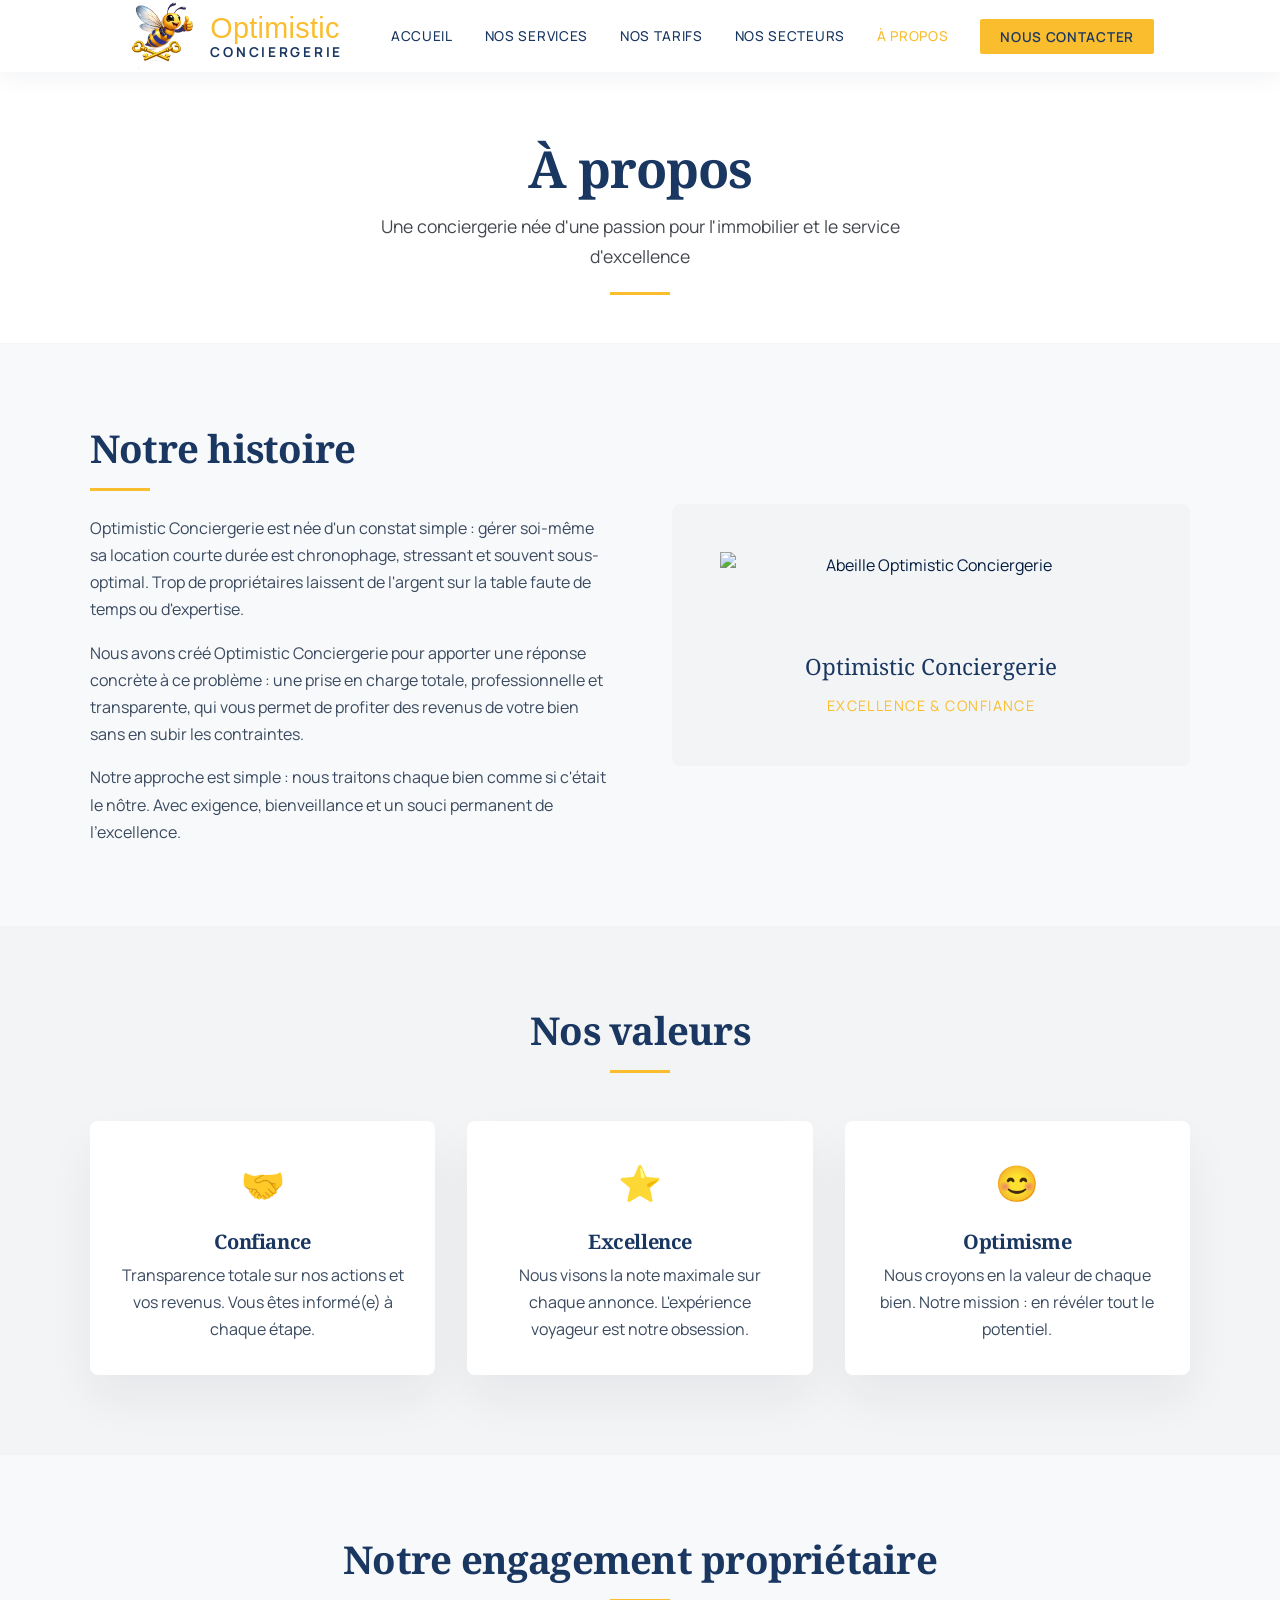
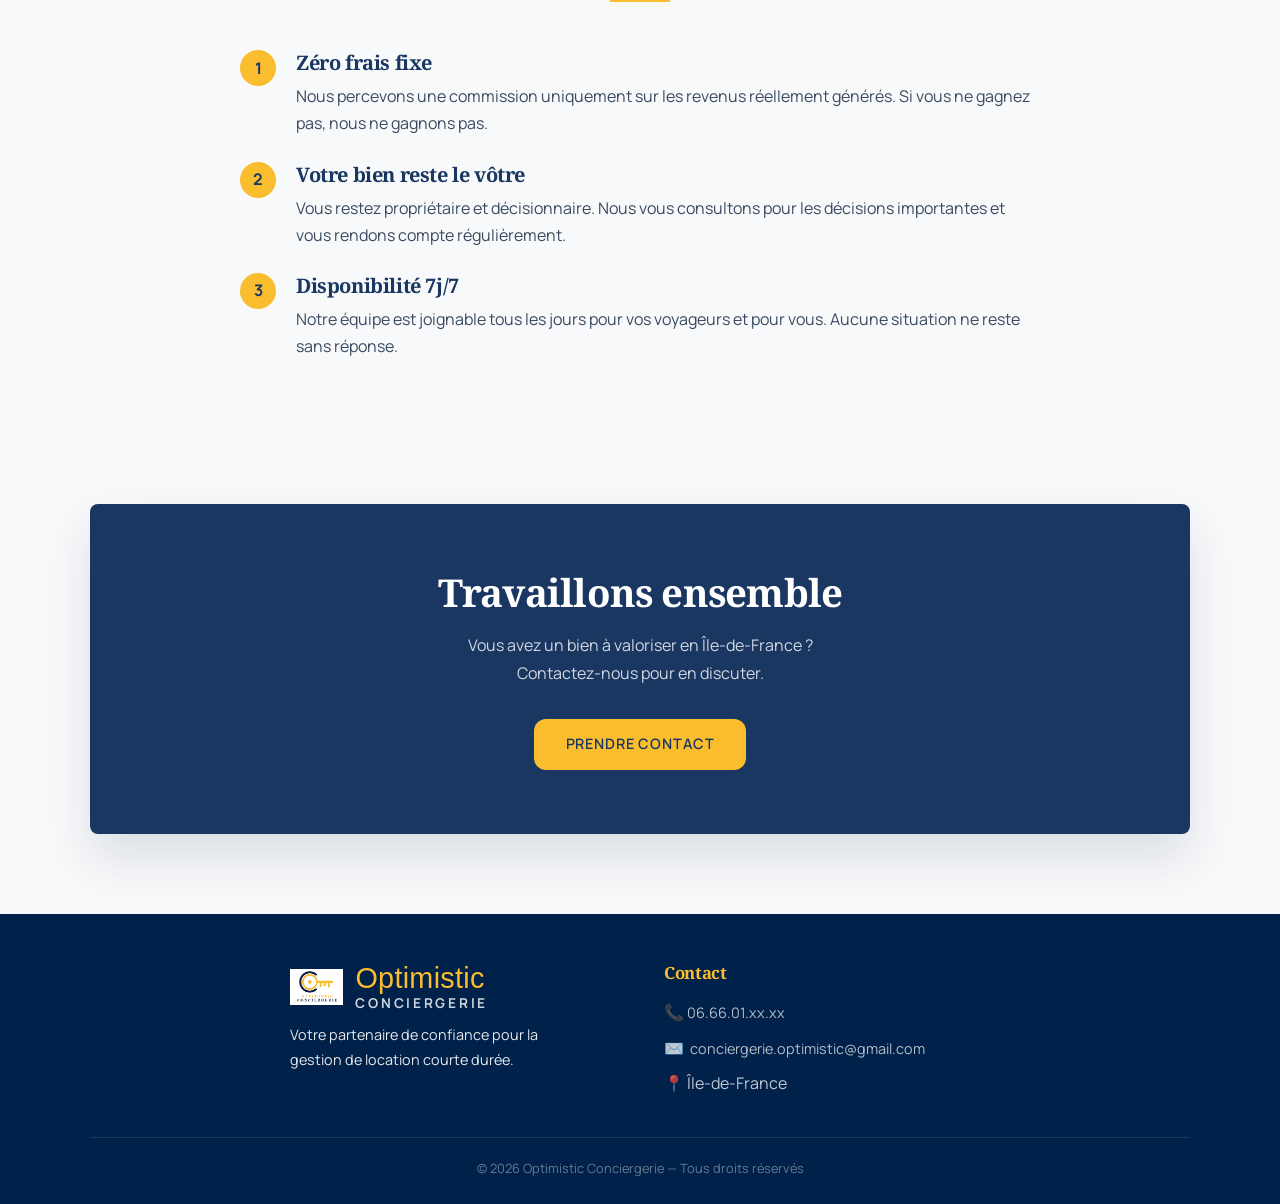
==== a-propos.html @ ef0d5cb9 "Ajout images, police Brusher logo, suppression fichiers orphelins - Ajout de toutes les images (logo" ====
<!DOCTYPE html>
<html lang="fr">
<head>
  <meta charset="UTF-8" />
  <meta name="viewport" content="width=device-width, initial-scale=1.0" />
  <title>À propos — L'équipe Optimistic Conciergerie</title>
  <meta name="description" content="Découvrez l'histoire et les valeurs d'Optimistic Conciergerie, votre partenaire de confiance pour la gestion de location courte durée en Île-de-France." />
  <meta name="robots" content="index, follow" />
  <link rel="canonical" href="https://tginguene.github.io/conciergerie/a-propos.html" />

  <!-- Open Graph -->
  <meta property="og:type" content="website" />
  <meta property="og:title" content="À propos — Optimistic Conciergerie" />
  <meta property="og:description" content="Une équipe passionnée au service de votre location courte durée en Île-de-France." />
  <meta property="og:url" content="https://tginguene.github.io/conciergerie/a-propos.html" />
  <meta property="og:locale" content="fr_FR" />

  <link rel="stylesheet" href="css/style.css" />
  <script src="js/layout.js" defer></script>
</head>
<body>

  <div id="site-header"></div>

  <!-- ══ PAGE HERO ══ -->
  <section class="page-hero">
    <div class="container">
      <h1>À propos</h1>
      <p>Une conciergerie née d'une passion pour l'immobilier et le service d'excellence</p>
      <div class="gold-line"></div>
    </div>
  </section>

  <!-- ══ NOTRE HISTOIRE ══ -->
  <section class="section">
    <div class="container">
      <div class="grid-about">
        <div>
          <h2>Notre histoire</h2>
          <div class="gold-line gold-line-left"></div>
          <p style="margin-bottom:1rem;">Optimistic Conciergerie est née d'un constat simple : gérer soi-même sa location courte durée est chronophage, stressant et souvent sous-optimal. Trop de propriétaires laissent de l'argent sur la table faute de temps ou d'expertise.</p>
          <p style="margin-bottom:1rem;">Nous avons créé Optimistic Conciergerie pour apporter une réponse concrète à ce problème : une prise en charge totale, professionnelle et transparente, qui vous permet de profiter des revenus de votre bien sans en subir les contraintes.</p>
          <p>Notre approche est simple : nous traitons chaque bien comme si c'était le nôtre. Avec exigence, bienveillance et un souci permanent de l'excellence.</p>
        </div>
        <div class="brand-card">
          <div style="margin-bottom:1rem;"><img src="" alt="Abeille Optimistic Conciergerie" style="height:5rem; width:auto; margin:0 auto;"></div>
          <div class="brand-name">Optimistic Conciergerie</div>
          <div class="brand-tagline">Excellence & Confiance</div>
        </div>
      </div>
    </div>
  </section>

  <!-- ══ NOS VALEURS ══ -->
  <section class="section section-alt">
    <div class="container">
      <div class="section-title">
        <h2>Nos valeurs</h2>
        <div class="gold-line"></div>
      </div>
      <div class="grid-3">
        <div class="card card-center">
          <div class="card-icon">🤝</div>
          <h3>Confiance</h3>
          <p>Transparence totale sur nos actions et vos revenus. Vous êtes informé(e) à chaque étape.</p>
        </div>
        <div class="card card-center">
          <div class="card-icon">⭐</div>
          <h3>Excellence</h3>
          <p>Nous visons la note maximale sur chaque annonce. L'expérience voyageur est notre obsession.</p>
        </div>
        <div class="card card-center">
          <div class="card-icon">😊</div>
          <h3>Optimisme</h3>
          <p>Nous croyons en la valeur de chaque bien. Notre mission : en révéler tout le potentiel.</p>
        </div>
      </div>
    </div>
  </section>

  <!-- ══ NOTRE ENGAGEMENT ══ -->
  <section class="section">
    <div class="container" style="max-width:800px;">
      <div class="section-title">
        <h2>Notre engagement propriétaire</h2>
        <div class="gold-line"></div>
      </div>
      <div class="feature-list">
        <div class="feature-item">
          <div class="circle-badge">1</div>
          <div>
            <h3>Zéro frais fixe</h3>
            <p>Nous percevons une commission uniquement sur les revenus réellement générés. Si vous ne gagnez pas, nous ne gagnons pas.</p>
          </div>
        </div>
        <div class="feature-item">
          <div class="circle-badge">2</div>
          <div>
            <h3>Votre bien reste le vôtre</h3>
            <p>Vous restez propriétaire et décisionnaire. Nous vous consultons pour les décisions importantes et vous rendons compte régulièrement.</p>
          </div>
        </div>
        <div class="feature-item">
          <div class="circle-badge">3</div>
          <div>
            <h3>Disponibilité 7j/7</h3>
            <p>Notre équipe est joignable tous les jours pour vos voyageurs et pour vous. Aucune situation ne reste sans réponse.</p>
          </div>
        </div>
      </div>
    </div>
  </section>

  <!-- ══ CTA ══ -->
  <section class="section-cta">
    <div class="container">
      <h2 class="cta-title">Travaillons ensemble</h2>
      <p class="cta-text">Vous avez un bien à valoriser en Île-de-France ?<BR> Contactez-nous pour en discuter.</p>
      <a href="contact.html" class="btn btn-primary">Prendre contact</a>
    </div>
  </section>

  <div id="site-footer"></div>

</body>
</html>
---- css/style.css ----
/* ============================================
   OPTIMISTIC CONCIERGERIE — Feuille de style
   ============================================ */

@import url('https://fonts.googleapis.com/css2?family=Noto+Serif:ital,wght@0,400;0,600;0,700;1,400&family=Manrope:wght@300;400;500;600;700&family=Brusher&family=Material+Symbols+Outlined:wght,FILL@100..700,0..1&display=swap');

/* ── Variables ── */
:root {
  --bleu-nuit:    #1A3762;
  --bleu-profond: #002149;
  --jaune:        #FDC132;
  --jaune-fonce : #F9BD2E;
  --jaune-clair : #FFDEA1;
  --or:           #c9a800;
  --or-clair:     #e0bc00;
  --ivoire:       #f8f9fa;
  --texte:        #001b3e;
  --gris-doux:    #f3f4f5;
  --blanc:        #FFFFFF;
}

/* ── Reset ── */
*, *::before, *::after { box-sizing: border-box; margin: 0; padding: 0; }
html { scroll-behavior: smooth; }
body {
  font-family: 'Manrope', sans-serif;
  background-color: var(--ivoire);
  color: var(--texte);
  line-height: 1.7;
}
img { max-width: 100%; display: block; }
a { text-decoration: none; color: inherit; }

/* ── Typographie ── */
h1, h2, h3, h4 {
  font-family: 'Noto Serif', serif;
  color: var(--bleu-nuit);
  line-height: 1.25;
  letter-spacing: -0.02em;
}
h1 { font-size: clamp(2rem, 5vw, 3.2rem); }
h2 { font-size: clamp(1.6rem, 3.5vw, 2.4rem); margin-bottom: 1rem; }
h3 { font-size: 1.25rem; margin-bottom: 0.5rem; }
p  { font-size: 1rem; color: #3a4a60; }

/* ── Header / Nav ── */
header {
  position: sticky;
  top: 0;
  z-index: 100;
  background: rgba(255,255,255,0.9);
  backdrop-filter: blur(20px);
  -webkit-backdrop-filter: blur(20px);
  padding: 0 2rem;
  display: flex;
  align-items: center;
  justify-content: center;
  gap: 3rem;
  height: 72px;
  box-shadow: 0px 4px 24px rgba(0, 33, 73, 0.06);
}

.logo {
  display: flex;
  align-items: center;
  gap: 0.75rem;
}
.logo-icon { height: 70px; width: auto; display: block; }
.logo-text { display: flex; flex-direction: column; line-height: 1.15; }
.logo-optimistic { font-family: 'Brusher', sans-serif; font-size: 1.8rem; color: var(--jaune-fonce); letter-spacing: 0.01em; }
.logo-conciergerie { font-family: 'Manrope', sans-serif; font-size: 0.85rem; font-weight: 700; letter-spacing: 0.2em; color: var(--bleu-nuit); text-transform: uppercase; }

nav ul {
  list-style: none;
  display: flex;
  gap: 2rem;
  align-items: center;
}
nav a {
  font-size: 0.85rem;
  font-weight: 500;
  letter-spacing: 0.05em;
  text-transform: uppercase;
  color: var(--bleu-nuit);
  transition: color 0.2s;
}
nav a:hover, nav a.active { color: var(--jaune-fonce); }
nav .btn-nav {
  background: var(--jaune-fonce);
  color: var(--bleu-nuit);
  padding: 0.55rem 1.25rem;
  border-radius: 2px;
  font-weight: 600;
  transition: background 0.2s;
}
nav .btn-nav:hover { background: var(--jaune-clair); color: var(--bleu-nuit); }
nav .btn-nav.active { color: var(--bleu-nuit); }

/* ── Boutons ── */
.btn {
  display: inline-block;
  padding: 0.85rem 2rem;
  font-family: 'Manrope', sans-serif;
  font-size: 0.9rem;
  font-weight: 600;
  letter-spacing: 0.06em;
  text-transform: uppercase;
  border-radius: 0.75rem;
  transition: all 0.25s;
  cursor: pointer;
  border: none;
}
.btn-primary {
  background: var(--jaune-fonce);
  color: var(--bleu-nuit);
}
.btn-primary:hover { background: var(--jaune-clair); }
.btn-secondary {
  background: transparent;
  color: var(--blanc);
  border: 2px solid var(--jaune-fonce);
}
.btn-secondary:hover { background: var(--jaune-fonce); color: var(--bleu-nuit); }

/* ── Section utilitaires ── */
.section { padding: 5rem 2rem; }
.section-alt { background: var(--gris-doux); }
.container { max-width: 1100px; margin: 0 auto; }
.section-title { text-align: center; margin-bottom: 3rem; }
.section-title p { margin-top: 0.75rem; font-size: 1.05rem; }
.gold-line {
  width: 60px; height: 3px;
  background: var(--jaune-fonce);
  margin: 1rem auto 0;
}

/* ── Grille de cartes ── */
.grid-3 { display: grid; grid-template-columns: repeat(3, 1fr); gap: 2rem; }
.grid-2 { display: grid; grid-template-columns: repeat(2, 1fr); gap: 2rem; }

.card {
  background: var(--blanc);
  border-radius: 0.5rem;
  padding: 2rem 1.75rem;
  box-shadow: 0px 24px 48px rgba(0, 33, 73, 0.06);
  transition: background 0.2s;
}
.card:hover { background: var(--gris-doux); }
.card-icon { font-size: 2.2rem; margin-bottom: 1rem; }

/* ── Hero ── */
.hero-dark h1, .hero-dark h2, .hero-dark h3 { color: var(--blanc); }
.hero {
  background: linear-gradient(135deg, var(--bleu-profond) 0%, var(--bleu-nuit) 100%);
  color: var(--blanc);
  padding: 7rem 2rem;
  text-align: center;
  position: relative;
  overflow: hidden;
}
.hero::before {
  content: '';
  position: absolute; inset: 0;
  background: url("data:image/svg+xml,%3Csvg width='60' height='60' viewBox='0 0 60 60' xmlns='http://www.w3.org/2000/svg'%3E%3Cg fill='none' fill-rule='evenodd'%3E%3Cg fill='%23D4AF37' fill-opacity='0.05'%3E%3Cpath d='M36 34v-4h-2v4h-4v2h4v4h2v-4h4v-2h-4zm0-30V0h-2v4h-4v2h4v4h2V6h4V4h-4zM6 34v-4H4v4H0v2h4v4h2v-4h4v-2H6zM6 4V0H4v4H0v2h4v4h2V6h4V4H6z'/%3E%3C/g%3E%3C/g%3E%3C/svg%3E");
}
.hero h1 { color: var(--blanc); margin-bottom: 1.25rem; }
.hero h1 span { color: var(--jaune-fonce); }
.hero p { font-size: 1.15rem; color: rgba(255,255,255,0.85); max-width: 620px; margin: 0 auto 2.5rem; }
.hero-btns { display: flex; gap: 1rem; justify-content: center; flex-wrap: wrap; }
.hero-phone {
  margin-top: 2rem;
  font-size: 1.3rem;
  font-weight: 600;
  color: var(--jaune-fonce);
}
.hero-phone a { color: var(--jaune-fonce); }

/* ── Témoignages ── */
.temoignage {
  background: var(--blanc);
  border-top: 4px solid var(--jaune-fonce);
  padding: 1.75rem 2rem;
  border-radius: 0.5rem;
  box-shadow: 0px 24px 48px rgba(0, 33, 73, 0.06);
  font-style: italic;
}
.temoignage-auteur {
  margin-top: 1rem;
  font-style: normal;
  font-weight: 600;
  font-size: 0.9rem;
  color: var(--bleu-nuit);
}
.stars { color: var(--jaune-fonce); font-size: 1.1rem; margin-bottom: 0.5rem; }

/* ── Tarifs ── */
.tarif-card {
  background: var(--blanc);
  border-radius: 0.5rem;
  padding: 2.5rem 2rem;
  box-shadow: 0px 24px 48px rgba(0, 33, 73, 0.06);
  text-align: center;
  position: relative;
}
.tarif-card.featured {
  background: var(--bleu-nuit);
  color: var(--blanc);
  transform: scale(1.04);
}
.tarif-card.featured h3 { color: var(--jaune-fonce); }
.tarif-card.featured p { color: rgba(255,255,255,0.8); }
.tarif-badge {
  position: absolute;
  top: -12px; left: 50%;
  transform: translateX(-50%);
  background: var(--jaune-fonce);
  color: var(--bleu-nuit);
  font-size: 0.75rem;
  font-weight: 700;
  padding: 0.3rem 1rem;
  border-radius: 20px;
  text-transform: uppercase;
  letter-spacing: 0.08em;
}
.tarif-prix {
  font-family: 'Noto Serif', serif;
  font-size: 3rem;
  color: var(--jaune-fonce);
  font-weight: 700;
  line-height: 1;
  margin: 1.25rem 0 0.25rem;
}
.tarif-prix span { font-size: 1rem; font-family: 'Manrope', sans-serif; font-weight: 400; }
.tarif-liste { list-style: none; text-align: left; margin: 1.5rem 0 2rem; }
.tarif-liste li { padding: 0.4rem 0; font-size: 0.95rem; }
.tarif-liste li::before { content: '✦ '; color: var(--jaune-fonce); font-size: 0.7rem; }

/* ── Formulaire ── */
.form-group { margin-bottom: 1.5rem; }
label { display: block; font-size: 0.85rem; font-weight: 600; margin-bottom: 0.4rem; color: var(--bleu-nuit); letter-spacing: 0.04em; text-transform: uppercase; }
input, select, textarea {
  width: 100%;
  padding: 0.85rem 0.25rem;
  border: none;
  border-bottom: 1.5px solid #c4c6d0;
  border-radius: 0;
  font-family: 'Manrope', sans-serif;
  font-size: 0.95rem;
  background: transparent;
  color: var(--texte);
  transition: border-color 0.2s, background 0.2s;
}
input:focus, select:focus, textarea:focus {
  outline: none;
  border-bottom-color: var(--bleu-nuit);
  background: var(--gris-doux);
}
textarea { resize: vertical; min-height: 130px; }

/* ── Footer ── */
footer {
  background: var(--bleu-profond);
  color: rgba(255,255,255,0.75);
  padding: 3rem 2rem 1.5rem;
}
footer .logo { color: var(--blanc); }
footer .logo-conciergerie { color: var(--blanc); opacity: 0.8; }
footer .logo-icon { height: 36px; }
.footer-grid { display: grid; grid-template-columns: 1fr 1fr; gap: 3rem; margin-bottom: 2rem; max-width: 700px; margin-left: auto; margin-right: auto; }
footer h4 { font-family: 'Noto Serif', serif; color: var(--jaune-fonce); margin-bottom: 1rem; font-size: 1.05rem; }
footer ul { list-style: none; }
footer ul li { margin-bottom: 0.5rem; }
footer ul a { color: rgba(255,255,255,0.7); font-size: 0.9rem; transition: color 0.2s; }
footer ul a:hover { color: var(--jaune-fonce); }
.footer-logo { font-family: 'Noto Serif', serif; font-size: 1.2rem; color: var(--blanc); margin-bottom: 0.75rem; }
.footer-logo span { font-size: 1.5rem; margin-right: 0.5rem; }
.footer-bottom { border-top: 1px solid rgba(255,255,255,0.1); padding-top: 1.25rem; text-align: center; font-size: 0.8rem; color: rgba(255,255,255,0.4); }

/* ── Page hero (pages internes) ── */
.page-hero {
  background: var(--blanc);
  padding: 4rem 2rem 3rem;
  text-align: center;
  border-bottom: 1px solid var(--gris-doux);
}
.page-hero h1 { color: var(--bleu-nuit); letter-spacing: -0.02em; }
.page-hero p { color: #44474f; margin-top: 0.75rem; font-size: 1.1rem; max-width: 600px; margin-left: auto; margin-right: auto; }
.page-hero .gold-line { margin-top: 1.25rem; }

/* ── Stats section (index) ── */
.section-stats { background: var(--bleu-nuit); padding: 3rem 2rem; }
.stats-grid { text-align: center; color: var(--blanc); }
.stat-number { font-family: 'Noto Serif', serif; font-size: 2.8rem; color: var(--jaune-fonce); font-weight: 700; }
.stat-label { font-size: 0.9rem; margin-top: 0.4rem; opacity: 0.8; }

/* ── CTA section ── */
.section-cta { background: var(--ivoire); padding: 4rem 2rem 5rem; text-align: center; }
.section-cta .container {
  background: var(--bleu-nuit);
  border-radius: 0.5rem;
  padding: 4rem 3rem;
  box-shadow: 0px 24px 48px rgba(0, 33, 73, 0.12);
}
.cta-title { color: var(--blanc); margin-bottom: 1rem; }
.cta-text { color: rgba(255,255,255,0.8); max-width: 500px; margin: 0 auto 2rem; }
.btns-center { display: flex; gap: 1rem; justify-content: center; flex-wrap: wrap; }
.text-center-mt { text-align: center; margin-top: 2.5rem; }

/* ── Services layout ── */
.grid-service { display: grid; grid-template-columns: 1fr 2fr; gap: 3rem; align-items: center; }
.grid-service-reverse { display: grid; grid-template-columns: 2fr 1fr; gap: 3rem; align-items: center; }
.service-icon { text-align: center; font-size: 5rem; }
.service-photo { overflow: hidden; border-radius: 0.75rem; box-shadow: 0px 24px 48px rgba(0, 33, 73, 0.1); }
.service-photo img { width: 100%; height: 100%; object-fit: cover; display: block; aspect-ratio: 4/3; }
.service-list { list-style: none; display: flex; flex-direction: column; gap: 0.6rem; }

/* ── Gold line variante gauche ── */
.gold-line-left { margin: 1rem 0 1.5rem; }

/* ── Pourquoi nous (index) ── */
.why-item { display: flex; gap: 1rem; align-items: flex-start; padding: 1.5rem; }
.why-icon { font-size: 2rem; flex-shrink: 0; }

/* ── Feature list (a-propos, nos-secteurs) ── */
.feature-list { display: flex; flex-direction: column; gap: 1.5rem; margin-top: 2rem; }
.feature-item { display: flex; gap: 1.25rem; align-items: flex-start; }
.feature-icon { font-size: 1.75rem; flex-shrink: 0; }
.circle-badge { background: var(--jaune-fonce); color: var(--bleu-nuit); font-weight: 700; width: 36px; height: 36px; border-radius: 50%; display: flex; align-items: center; justify-content: center; flex-shrink: 0; }

/* ── Brand card (a-propos) ── */
.grid-about { display: grid; grid-template-columns: 1fr 1fr; gap: 4rem; align-items: center; }
.brand-card { background: var(--gris-doux); border-radius: 0.5rem; padding: 3rem; text-align: center; }
.brand-name { font-family: 'Noto Serif', serif; font-size: 1.4rem; color: var(--bleu-nuit); }
.brand-tagline { color: var(--jaune-fonce); margin-top: 0.5rem; font-size: 0.9rem; letter-spacing: 0.1em; text-transform: uppercase; }

/* ── Card variante centrée ── */
.card-center { text-align: center; }

/* ── Intro section ── */
.content-intro { max-width: 720px; margin: 0 auto; text-align: center; }

/* ── Tarifs ── */
.grid-tarifs { display: grid; grid-template-columns: repeat(3, 1fr); gap: 2rem; max-width: 950px; margin: 0 auto 3rem; }
.tarif-card-title { color: var(--bleu-nuit); font-family: 'Noto Serif', serif; font-size: 1.05rem; margin-bottom: 0.75rem; }
.btn-tarif { width: 100%; text-align: center; margin-top: 1.5rem; }
.tarifs-box { max-width: 950px; margin: 0 auto; background: var(--blanc); border-radius: 0.5rem; padding: 2rem 2.5rem; box-shadow: 0px 24px 48px rgba(0, 33, 73, 0.06); }
.tarifs-box-title { color: var(--bleu-nuit); font-family: 'Noto Serif', serif; text-align: center; margin-bottom: 1.25rem; }
.tarifs-box-list { display: grid; grid-template-columns: 1fr 1fr; gap: 0.5rem 3rem; max-width: 640px; margin: 0 auto; }

/* ── FAQ ── */
.faq-list { display: flex; flex-direction: column; gap: 1.25rem; margin-top: 2rem; }
.faq-item { border-bottom: 1px solid var(--gris-doux); padding-bottom: 1.25rem; }
.faq-question { color: var(--bleu-nuit); margin-bottom: 0.5rem; }

/* ── Contact ── */
.contact-grid { display: grid; grid-template-columns: 1fr 1.6fr; gap: 4rem; align-items: start; }
.contact-info-list { display: flex; flex-direction: column; gap: 1.5rem; }
.contact-info-item { display: flex; align-items: center; gap: 1rem; }
.circle-icon { background: var(--jaune-fonce); color: var(--bleu-nuit); width: 44px; height: 44px; border-radius: 50%; display: flex; align-items: center; justify-content: center; font-size: 1.2rem; flex-shrink: 0; }
.contact-label { font-size: 0.78rem; text-transform: uppercase; letter-spacing: 0.08em; color: var(--jaune-fonce); font-weight: 600; margin-bottom: 0.2rem; }
.contact-response-box { margin-top: 2.5rem; background: var(--gris-doux); border-radius: 0.5rem; padding: 1.5rem; }
.contact-response-title { font-family: 'Noto Serif', serif; color: var(--bleu-nuit); font-size: 1rem; margin-bottom: 0.5rem; }
.contact-form-card { background: var(--blanc); padding: 2.5rem; border-radius: 0.5rem; box-shadow: 0px 24px 48px rgba(0, 33, 73, 0.06); }
.form-grid { display: grid; grid-template-columns: 1fr 1fr; gap: 1.25rem; }

/* ── Carte placeholder (nos-secteurs) ── */
.map-placeholder { background: var(--blanc); border-radius: 0.5rem; border: 2px dashed var(--jaune-fonce); padding: 4rem 2rem; text-align: center; margin-bottom: 3rem; }

/* ── Footer ── */
.footer-desc { font-size: 0.9rem; max-width: 280px; color: rgba(255,255,255,0.9); }

/* ── Hamburger ── */
.menu-toggle {
  display: none;
  flex-direction: column;
  justify-content: space-between;
  width: 28px;
  height: 20px;
  margin-left: auto;
  background: none;
  border: none;
  cursor: pointer;
  padding: 0;
  z-index: 200;
}
.menu-toggle span {
  display: block;
  height: 2px;
  background: var(--bleu-nuit);
  border-radius: 2px;
  transition: all 0.3s;
}
header.nav-open .menu-toggle span:nth-child(1) { transform: translateY(9px) rotate(45deg); }
header.nav-open .menu-toggle span:nth-child(2) { opacity: 0; }
header.nav-open .menu-toggle span:nth-child(3) { transform: translateY(-9px) rotate(-45deg); }

/* ── Responsive ── */
@media (max-width: 1150px) {
  .grid-3 { grid-template-columns: 1fr 1fr; }

  .grid-service, .grid-service-reverse, .grid-about, .contact-grid { grid-template-columns: 1fr; }
  .grid-tarifs { grid-template-columns: 1fr 1fr; }
  .service-icon { font-size: 3rem; }
  .service-photo { display: none; }

  header {
    flex-wrap: wrap;
    justify-content: space-between;
    height: auto;
    padding: 1rem 1.5rem;
    gap: 0;
  }
  .menu-toggle { display: flex; }
  nav {
    display: none;
    width: 100%;
    border-top: 1px solid var(--gris-doux);
    margin-top: 0.75rem;
    padding-top: 0.75rem;
  }
  header.nav-open nav { display: block; }
  nav ul {
    flex-direction: column;
    gap: 0;
    align-items: flex-start;
  }
  nav ul li { width: 100%; }
  nav a {
    display: block;
    padding: 0.65rem 0;
    border-bottom: 1px solid var(--gris-doux);
  }
  nav .btn-nav {
    display: inline-block;
    margin-top: 0.75rem;
    width: auto;
    border-bottom: none;
  }
}
@media (max-width: 600px) {
  .grid-3, .grid-2 { grid-template-columns: 1fr; }
  .footer-grid { grid-template-columns: 1fr; gap: 1.5rem; }
  .hero { padding: 4rem 1.5rem; }
  .tarif-card.featured { transform: none; }
  .grid-tarifs { grid-template-columns: 1fr; }
  .tarifs-box-list { grid-template-columns: 1fr; gap: 0.5rem; }
}

/* ══════════════════════════════════════════
   INDEX — Styles spécifiques page d'accueil
   ══════════════════════════════════════════ */

/* ── Hero ── */
.ix-hero {
  background: var(--blanc);
  padding: 5rem 2rem 4rem;
  overflow: hidden;
}
.ix-hero-grid {
  display: grid;
  grid-template-columns: 3fr 2fr;
  gap: 4rem;
  align-items: center;
}
.ix-hero-text h1 {
  font-size: clamp(2.2rem, 4.5vw, 3.8rem);
  line-height: 1.1;
  letter-spacing: -0.02em;
  margin-bottom: 1.5rem;
}
.ix-hero-span { 
  color: var(--jaune-fonce);
  font-style: italic;
  font-size: clamp(2.2rem, 4.5vw, 3.4rem);
 }
.ix-hero-desc {
  font-size: 1.15rem;
  color: #44474f;
  max-width: 520px;
  margin-bottom: 2.5rem;
  line-height: 1.7;
}
.ix-hero-btns { display: flex; flex-direction: row; gap: 1rem; flex-wrap: wrap; align-items: center; }
.ix-hero-btns .btn { font-size: 0.75rem; padding: 0.75rem 1.5rem; }

.btn-outline {
  display: inline-block;
  padding: 0.75rem 1.5rem;
  font-family: 'Manrope', sans-serif;
  font-size: 0.75rem;
  font-weight: 600;
  letter-spacing: 0.06em;
  text-transform: uppercase;
  border-radius: 0.75rem;
  border: 2px solid var(--bleu-nuit);
  color: var(--bleu-nuit);
  background: transparent;
  transition: all 0.25s;
  cursor: pointer;
}
.btn-outline:hover { background: var(--bleu-nuit); color: var(--blanc); }

.ix-hero-img-wrap { position: relative; }
.ix-hero-img-box {
  overflow: hidden;
  aspect-ratio: 4/5;
  box-shadow: 0px 24px 48px rgba(0, 33, 73, 0.1);
}
.ix-hero-img-box img { width: 100%; height: 100%; object-fit: cover; display: block; }

.ix-hero-badge {
  position: absolute;
  bottom: -2rem;
  left: -2rem;
  background: var(--blanc);
  padding: 1.5rem;
  box-shadow: 0px 24px 48px rgba(0, 33, 73, 0.1);
  max-width: 260px;
  border-left: 4px solid var(--jaune-fonce);
}
.ix-hero-badge-top { display: flex; align-items: center; gap: 0.5rem; margin-bottom: 0.75rem; }
.ix-star { color: var(--jaune-fonce); font-size: 1.2rem; }
.ix-hero-badge-note { font-weight: 700; color: var(--bleu-nuit); font-size: 1.1rem; }
.ix-hero-badge-text { font-size: 0.85rem; color: #44474f; font-style: italic; line-height: 1.5; }

/* ── Section services header ── */
.ix-services-header {
  display: flex;
  justify-content: space-between;
  align-items: flex-end;
  margin-bottom: 3rem;
  gap: 2rem;
}
.ix-gold-bar { width: 8rem; height: 4px; background: var(--jaune-fonce); flex-shrink: 0; }

/* ── Cartes services ── */
.ix-card {
  display: block;
  background: var(--blanc);
  padding: 2.5rem 2rem;
  box-shadow: 0px 24px 48px rgba(0, 33, 73, 0.06);
  transition: background 0.2s;
  text-decoration: none;
  color: inherit;
}
.ix-card:hover { background: var(--gris-doux); }
.ix-card-icon {
  font-size: 2.5rem;
  color: var(--jaune-fonce);
  display: block;
  margin-bottom: 1.25rem;
  font-family: 'Material Symbols Outlined';
  font-variation-settings: 'FILL' 0, 'wght' 300, 'GRAD' 0, 'opsz' 24;
}
.ix-card h3 { color: var(--bleu-nuit); margin-bottom: 0.75rem; }
.ix-card p { color: #44474f; font-size: 0.95rem; }

/* ── Pourquoi nous ── */
.ix-why-card {
  background: var(--blanc);
  padding: 2.5rem;
  box-shadow: 0px 24px 48px rgba(0, 33, 73, 0.06);
}
.ix-why-card--dark { background: var(--bleu-nuit); }
.ix-why-card--dark h3 { color: var(--blanc); }
.ix-why-card--dark p { color: rgba(255,255,255,0.8); }
.ix-why-icon {
  font-size: 2.5rem;
  color: var(--jaune-fonce);
  display: block;
  margin-bottom: 1.25rem;
  font-family: 'Material Symbols Outlined';
  font-variation-settings: 'FILL' 0, 'wght' 300, 'GRAD' 0, 'opsz' 24;
}
.ix-why-card h3 { font-size: 1.4rem; margin-bottom: 1rem; }
.ix-why-card p { font-size: 1rem; line-height: 1.7; }

/* ── Témoignages ── */
.ix-temoignage {
  background: var(--blanc);
  padding: 2.5rem;
  box-shadow: 0px 24px 48px rgba(0, 33, 73, 0.06);
  border-top: 4px solid var(--jaune-fonce);
  display: flex;
  flex-direction: column;
  gap: 1.5rem;
}
.ix-stars { color: var(--jaune-fonce); font-size: 1.2rem; }
.ix-temoignage blockquote {
  font-family: 'Noto Serif', serif;
  font-size: 1.05rem;
  color: var(--bleu-nuit);
  font-style: italic;
  line-height: 1.6;
}
.ix-temoignage-auteur {
  display: flex;
  align-items: center;
  gap: 1rem;
  padding-top: 1rem;
  border-top: 1px solid var(--gris-doux);
}
.ix-temoignage-initiales {
  width: 44px; height: 44px;
  background: rgba(27,55,98,0.1);
  display: flex;
  align-items: center;
  justify-content: center;
  font-weight: 700;
  color: var(--bleu-nuit);
  flex-shrink: 0;
}
.ix-temoignage-nom { font-weight: 700; color: var(--bleu-nuit); font-size: 0.95rem; }
.ix-temoignage-lieu { font-size: 0.75rem; text-transform: uppercase; letter-spacing: 0.1em; color: #44474f; }

/* ── Responsive index ── */
@media (max-width: 1000px) {
  .ix-hero-grid { grid-template-columns: 1fr; }
  .ix-hero-img-wrap { display: none; }
  .ix-services-header { flex-direction: column; align-items: flex-start; }
  .ix-gold-bar { display: none; }
}
@media (max-width: 800px) {
  .ix-hero { padding: 3rem 1.5rem; }
}

/* ══════════════════════════════════════════
   HERO AVEC IMAGE — Réutilisable (services, etc.)
   ══════════════════════════════════════════ */
.sv-hero {
  background: var(--blanc);
  padding: 5rem 2rem 4rem;
  overflow: hidden;
}
.sv-hero-grid {
  display: grid;
  grid-template-columns: 2fr 1fr;
  gap: 4rem;
  align-items: center;
  max-width: 1280px;
  margin: 0 auto;
}
.sv-hero-text h1 {
  font-size: clamp(1.8rem, 3.5vw, 3rem);
  line-height: 1.15;
  letter-spacing: -0.02em;
  color: var(--bleu-nuit);
  margin-bottom: 1.75rem;
}
.sv-hero-span { color: var(--jaune-fonce); }
.sv-hero-desc {
  font-size: 1.05rem;
  color: #44474f;
  line-height: 1.75;
  max-width: 520px;
}
.sv-hero-img-wrap { position: relative; }
.sv-hero-img-box {
  overflow: hidden;
  aspect-ratio: 4/5;
  box-shadow: 0px 24px 48px rgba(0, 33, 73, 0.12);
  border-radius: 0.5rem;
}
.sv-hero-img-box img { width: 100%; height: 100%; object-fit: cover; display: block; }

@media (max-width: 1000px) {
  .sv-hero-grid { grid-template-columns: 1fr; }
  .sv-hero-img-wrap { display: none; }
}
@media (max-width: 800px) {
  .sv-hero { padding: 3rem 1.5rem; }
}
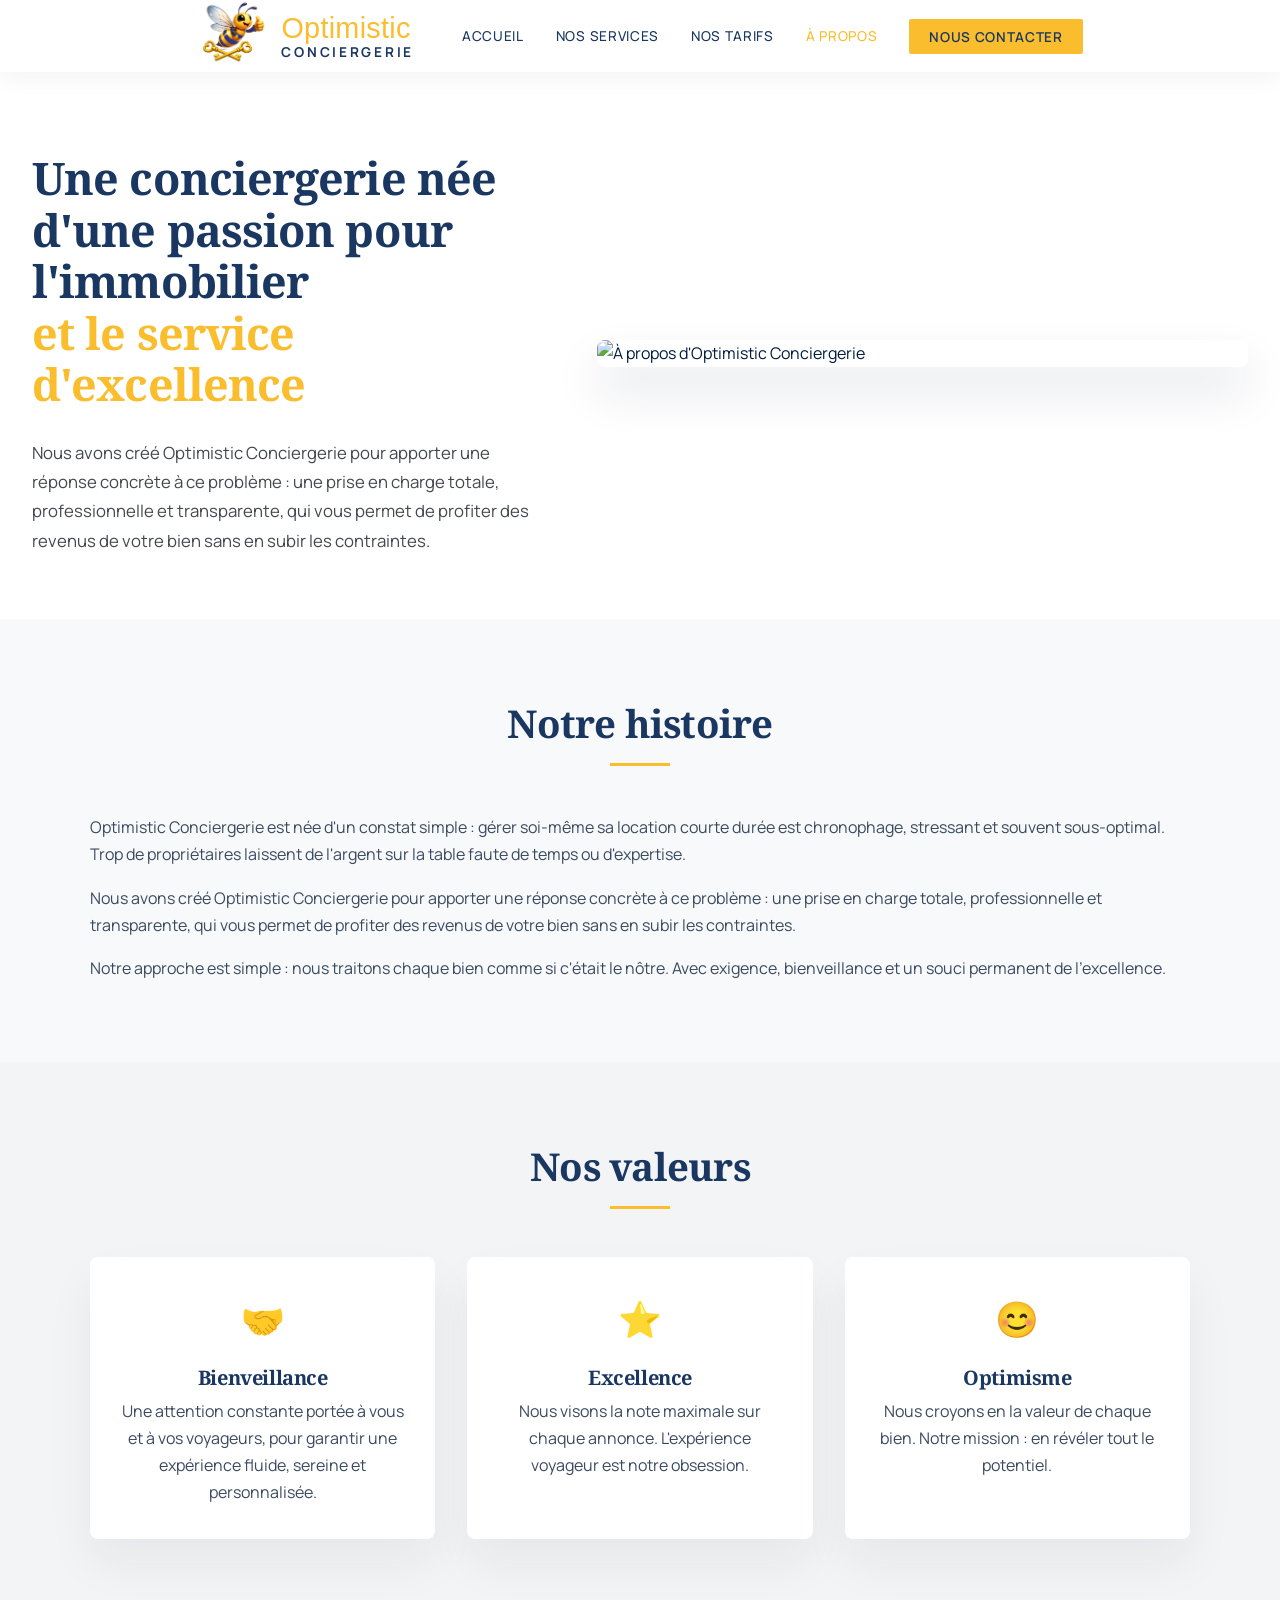
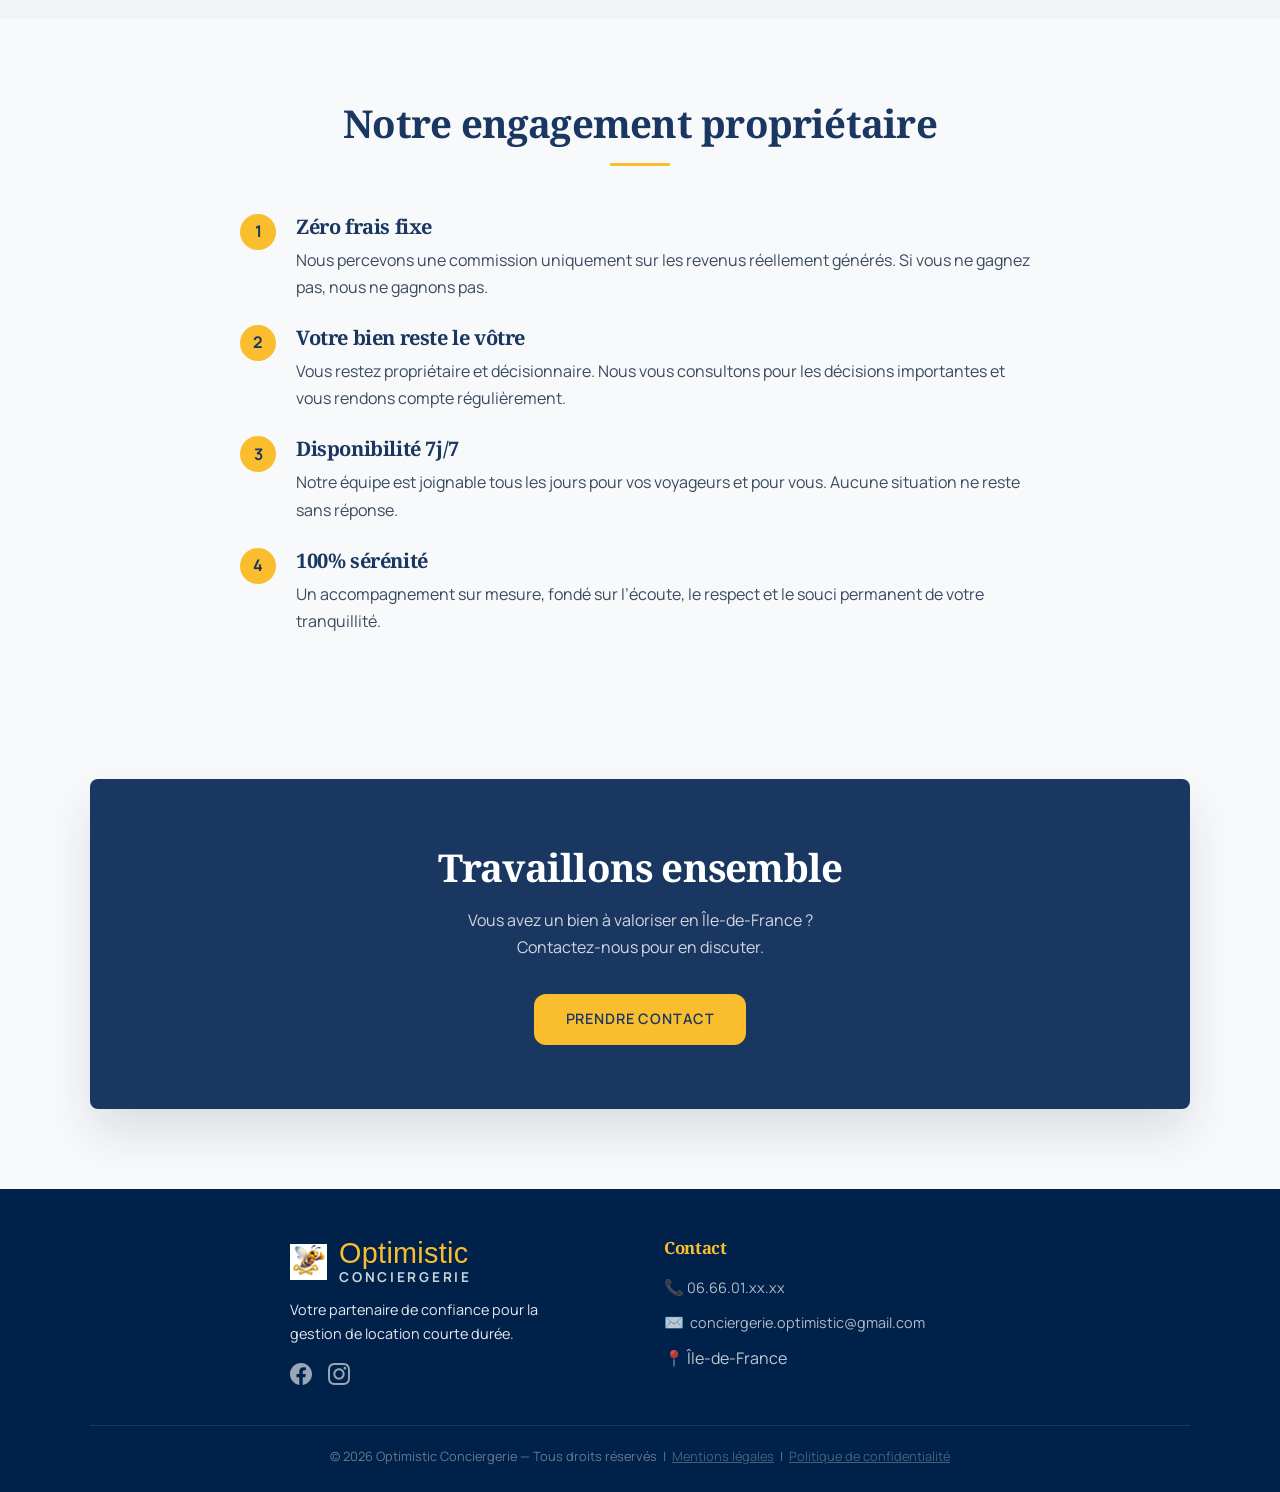
==== commit 0c4211ac: "Ajout pages légales, logos sociaux, plateformes et refonte accueil - Création pages mentions-legales" ====
--- a/a-propos.html
+++ b/a-propos.html
@@ -22,32 +22,31 @@
 
   <div id="site-header"></div>
 
-  <!-- ══ PAGE HERO ══ -->
-  <section class="page-hero">
-    <div class="container">
-      <h1>À propos</h1>
-      <p>Une conciergerie née d'une passion pour l'immobilier et le service d'excellence</p>
-      <div class="gold-line"></div>
+  <!-- ══ HERO ══ -->
+  <section class="sv-hero">
+    <div class="sv-hero-grid" style="grid-template-columns: 1fr 1.3fr;">
+      <div class="sv-hero-text">
+        <h1>Une conciergerie née d'une passion pour l'immobilier<br><span class="sv-hero-span">et le service d'excellence</span></h1>
+        <p class="sv-hero-desc">Nous avons créé Optimistic Conciergerie pour apporter une réponse concrète à ce problème : une prise en charge totale, professionnelle et transparente, qui vous permet de profiter des revenus de votre bien sans en subir les contraintes.</p>
+      </div>
+      <div class="sv-hero-img-wrap">
+        <div class="sv-hero-img-box" style="aspect-ratio: auto;">
+          <img alt="À propos d'Optimistic Conciergerie" src="images/APropos.png" style="object-fit: contain;" />
+        </div>
+      </div>
     </div>
   </section>
 
   <!-- ══ NOTRE HISTOIRE ══ -->
   <section class="section">
     <div class="container">
-      <div class="grid-about">
-        <div>
-          <h2>Notre histoire</h2>
-          <div class="gold-line gold-line-left"></div>
-          <p style="margin-bottom:1rem;">Optimistic Conciergerie est née d'un constat simple : gérer soi-même sa location courte durée est chronophage, stressant et souvent sous-optimal. Trop de propriétaires laissent de l'argent sur la table faute de temps ou d'expertise.</p>
-          <p style="margin-bottom:1rem;">Nous avons créé Optimistic Conciergerie pour apporter une réponse concrète à ce problème : une prise en charge totale, professionnelle et transparente, qui vous permet de profiter des revenus de votre bien sans en subir les contraintes.</p>
-          <p>Notre approche est simple : nous traitons chaque bien comme si c'était le nôtre. Avec exigence, bienveillance et un souci permanent de l'excellence.</p>
-        </div>
-        <div class="brand-card">
-          <div style="margin-bottom:1rem;"><img src="" alt="Abeille Optimistic Conciergerie" style="height:5rem; width:auto; margin:0 auto;"></div>
-          <div class="brand-name">Optimistic Conciergerie</div>
-          <div class="brand-tagline">Excellence & Confiance</div>
-        </div>
+      <div class="section-title">
+        <h2>Notre histoire</h2>
+        <div class="gold-line"></div>
       </div>
+      <p style="margin-bottom:1rem;">Optimistic Conciergerie est née d'un constat simple : gérer soi-même sa location courte durée est chronophage, stressant et souvent sous-optimal. Trop de propriétaires laissent de l'argent sur la table faute de temps ou d'expertise.</p>
+      <p style="margin-bottom:1rem;">Nous avons créé Optimistic Conciergerie pour apporter une réponse concrète à ce problème : une prise en charge totale, professionnelle et transparente, qui vous permet de profiter des revenus de votre bien sans en subir les contraintes.</p>
+      <p>Notre approche est simple : nous traitons chaque bien comme si c'était le nôtre. Avec exigence, bienveillance et un souci permanent de l'excellence.</p>
     </div>
   </section>
 
@@ -61,8 +60,8 @@
       <div class="grid-3">
         <div class="card card-center">
           <div class="card-icon">🤝</div>
-          <h3>Confiance</h3>
-          <p>Transparence totale sur nos actions et vos revenus. Vous êtes informé(e) à chaque étape.</p>
+          <h3>Bienveillance</h3>
+          <p>Une attention constante portée à vous et à vos voyageurs, pour garantir une expérience fluide, sereine et personnalisée.</p>
         </div>
         <div class="card card-center">
           <div class="card-icon">⭐</div>
@@ -107,6 +106,13 @@
             <p>Notre équipe est joignable tous les jours pour vos voyageurs et pour vous. Aucune situation ne reste sans réponse.</p>
           </div>
         </div>
+        <div class="feature-item">
+          <div class="circle-badge">4</div>
+          <div>
+            <h3>100% sérénité</h3>
+            <p>Un accompagnement sur mesure, fondé sur l’écoute, le respect et le souci permanent de votre tranquillité.</p>
+          </div>
+        </div>
       </div>
     </div>
   </section>
--- a/css/style.css
+++ b/css/style.css
@@ -368,6 +368,9 @@
 
 /* ── Footer ── */
 .footer-desc { font-size: 0.9rem; max-width: 280px; color: rgba(255,255,255,0.9); }
+.footer-social { display: flex; gap: 1rem; margin-top: 1rem; }
+.footer-social-link { color: rgba(255,255,255,0.6); transition: color 0.2s; }
+.footer-social-link:hover { color: var(--jaune-fonce); }
 
 /* ── Hamburger ── */
 .menu-toggle {
@@ -446,6 +449,40 @@
   .tarifs-box-list { grid-template-columns: 1fr; gap: 0.5rem; }
 }
 
+/* ── Plateformes partenaires ── */
+.section-platforms {
+  background: var(--blanc);
+  padding: 1.75rem 2rem;
+  border-top: 1px solid var(--gris-doux);
+  border-bottom: 1px solid var(--gris-doux);
+}
+.platforms-label {
+  text-align: center;
+  font-size: 0.75rem;
+  text-transform: uppercase;
+  letter-spacing: 0.15em;
+  color: #8a9ab5;
+  margin-bottom: 1.25rem;
+}
+.platforms-logos {
+  display: flex;
+  justify-content: center;
+  align-items: center;
+  gap: 2.5rem;
+  flex-wrap: wrap;
+}
+.platform-badge {
+  display: flex;
+  align-items: center;
+  gap: 0.75rem;
+  font-weight: 700;
+  font-size: 1.8rem;
+  letter-spacing: -0.01em;
+}
+.platform-badge svg { width: 40px; height: 40px; }
+.platform-airbnb { color: #FF5A5F; }
+.platform-booking { color: #003580; }
+
 /* ══════════════════════════════════════════
    INDEX — Styles spécifiques page d'accueil
    ══════════════════════════════════════════ */
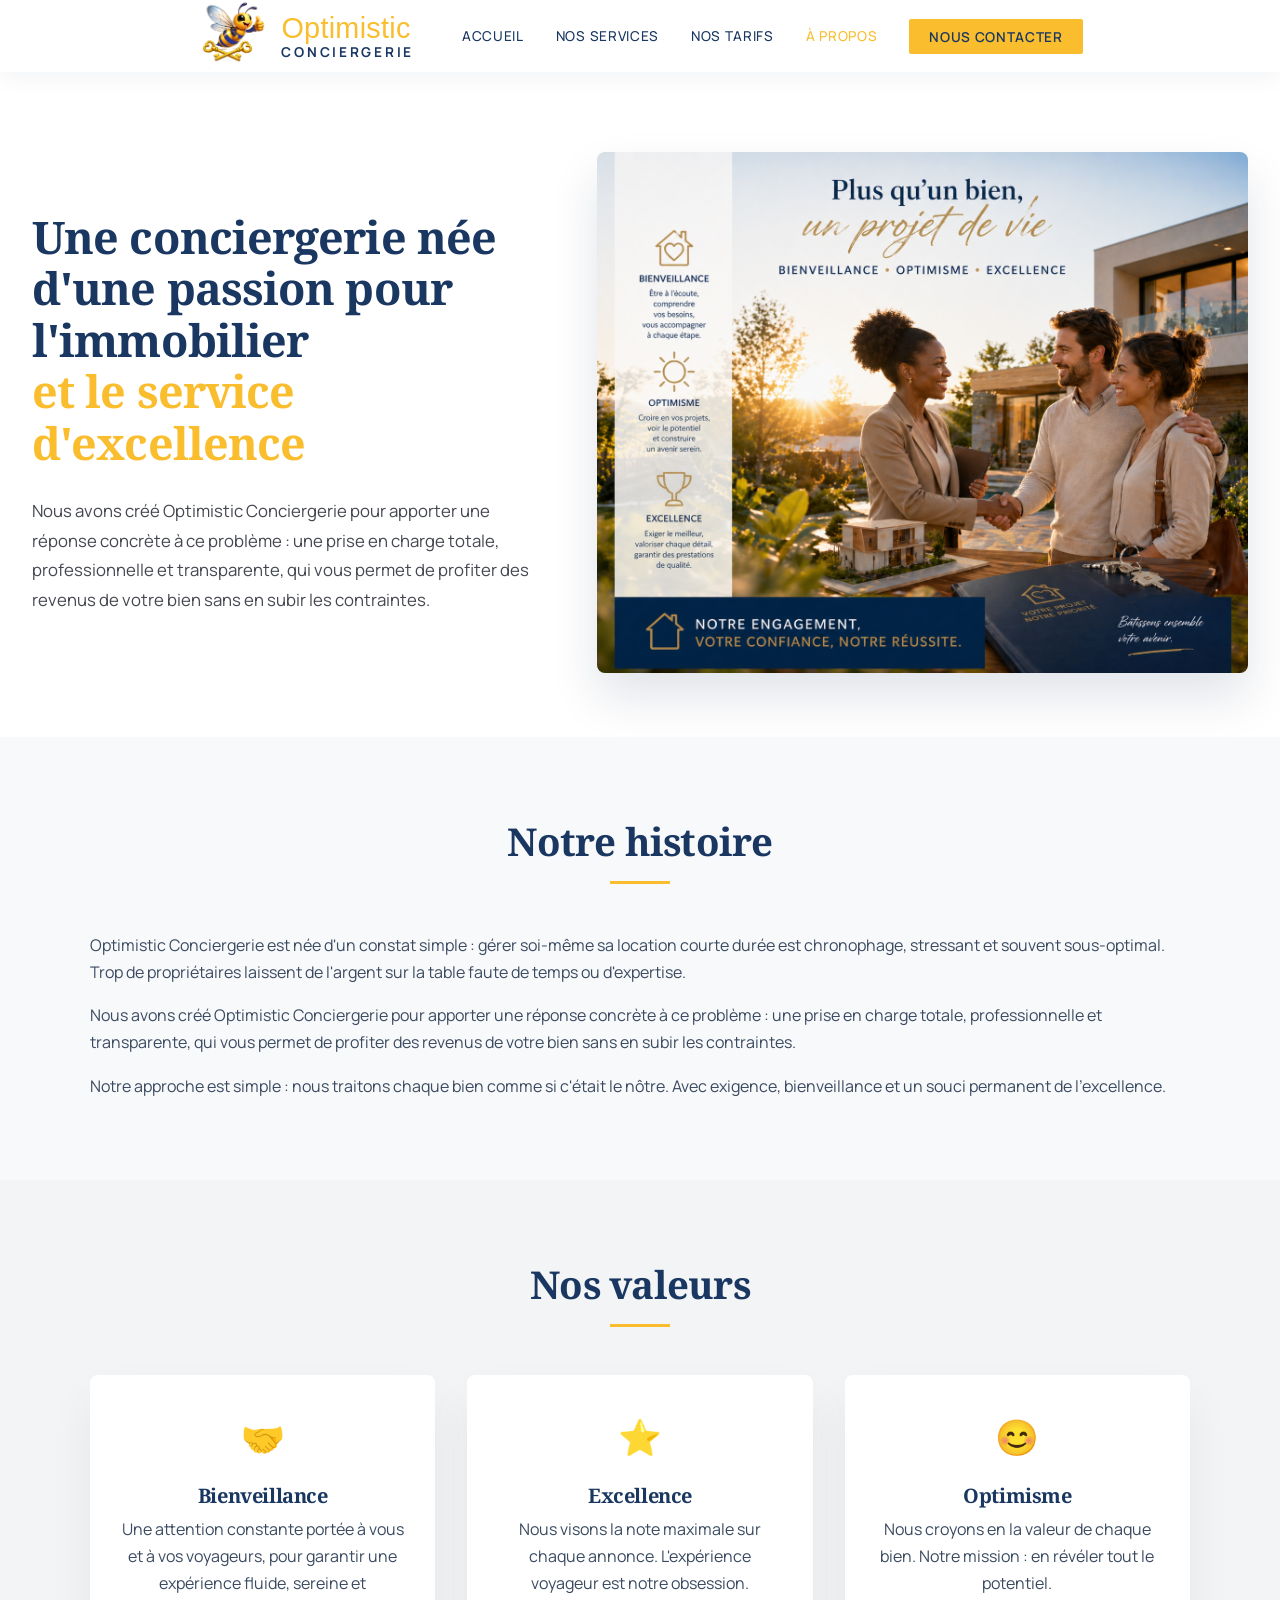
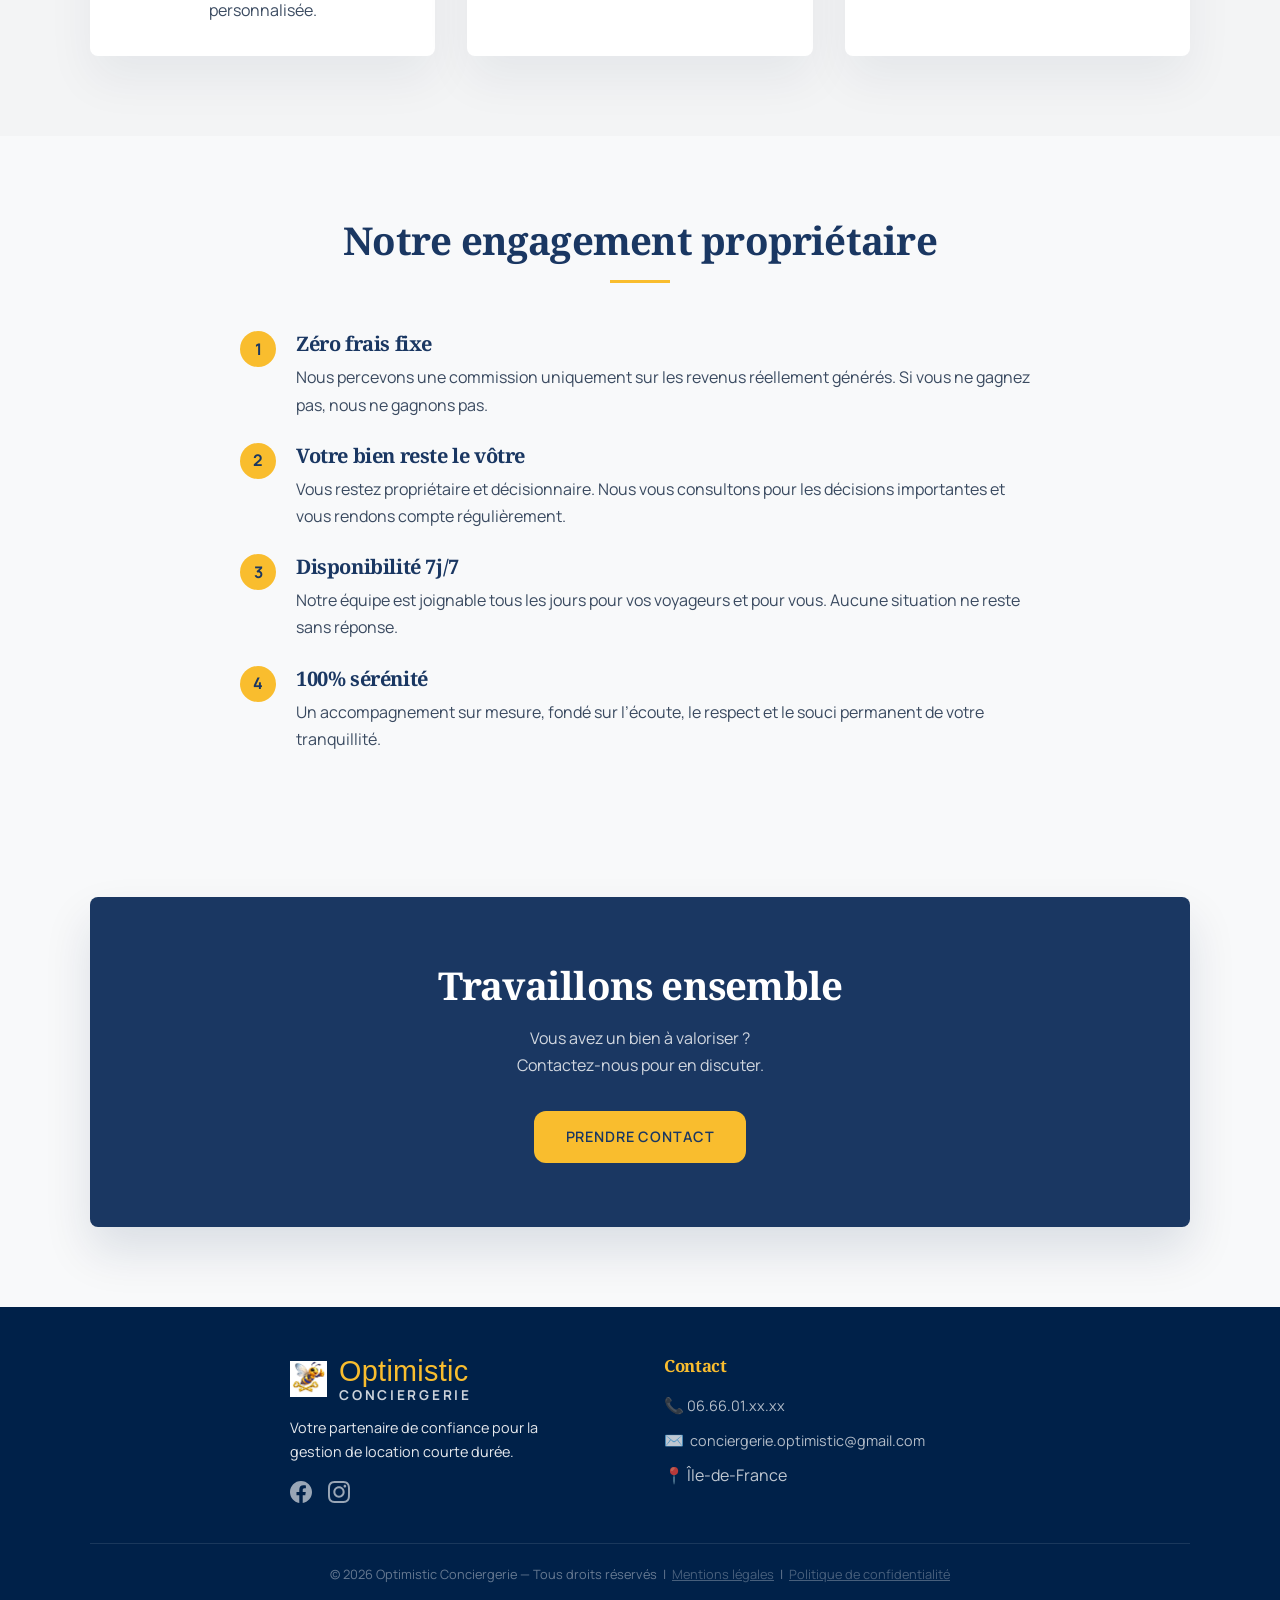
==== commit 499490d7: "Fix casse image APropos.png → Apropos.png Co-Authored-By: Claude Sonnet 4.6 <noreply@anthropic.com>" ====
--- a/a-propos.html
+++ b/a-propos.html
@@ -31,7 +31,7 @@
       </div>
       <div class="sv-hero-img-wrap">
         <div class="sv-hero-img-box" style="aspect-ratio: auto;">
-          <img alt="À propos d'Optimistic Conciergerie" src="images/APropos.png" style="object-fit: contain;" />
+          <img alt="À propos d'Optimistic Conciergerie" src="images/Apropos.png" style="object-fit: contain;" />
         </div>
       </div>
     </div>
@@ -121,7 +121,7 @@
   <section class="section-cta">
     <div class="container">
       <h2 class="cta-title">Travaillons ensemble</h2>
-      <p class="cta-text">Vous avez un bien à valoriser en Île-de-France ?<BR> Contactez-nous pour en discuter.</p>
+      <p class="cta-text">Vous avez un bien à valoriser ?<BR> Contactez-nous pour en discuter.</p>
       <a href="contact.html" class="btn btn-primary">Prendre contact</a>
     </div>
   </section>
--- a/css/style.css
+++ b/css/style.css
@@ -371,6 +371,15 @@
 .footer-social { display: flex; gap: 1rem; margin-top: 1rem; }
 .footer-social-link { color: rgba(255,255,255,0.6); transition: color 0.2s; }
 .footer-social-link:hover { color: var(--jaune-fonce); }
+
+/* ── Tableaux RGPD ── */
+.rgpd-table-wrap { margin-bottom: 1.5rem; border: 1px solid var(--gris-doux); border-radius: 0.5rem; overflow: hidden; }
+.rgpd-table-title { background: var(--gris-doux); padding: 0.75rem 1rem; font-weight: 700; font-size: 0.9rem; color: var(--bleu-nuit); }
+.rgpd-table { width: 100%; border-collapse: collapse; font-size: 0.85rem; }
+.rgpd-table th { background: var(--ivoire); color: var(--bleu-nuit); padding: 0.6rem 1rem; text-align: left; font-weight: 600; border-bottom: 1px solid var(--gris-doux); }
+.rgpd-table td { padding: 0.75rem 1rem; vertical-align: top; border-bottom: 1px solid var(--gris-doux); color: #3a4a60; }
+.rgpd-table tr:last-child td { border-bottom: none; }
+@media (max-width: 800px) { .rgpd-table { display: block; overflow-x: auto; } }
 
 /* ── Hamburger ── */
 .menu-toggle {
@@ -471,17 +480,7 @@
   gap: 2.5rem;
   flex-wrap: wrap;
 }
-.platform-badge {
-  display: flex;
-  align-items: center;
-  gap: 0.75rem;
-  font-weight: 700;
-  font-size: 1.8rem;
-  letter-spacing: -0.01em;
-}
-.platform-badge svg { width: 40px; height: 40px; }
-.platform-airbnb { color: #FF5A5F; }
-.platform-booking { color: #003580; }
+.platform-logo { height: 50px; width: auto; object-fit: contain; }
 
 /* ══════════════════════════════════════════
    INDEX — Styles spécifiques page d'accueil
